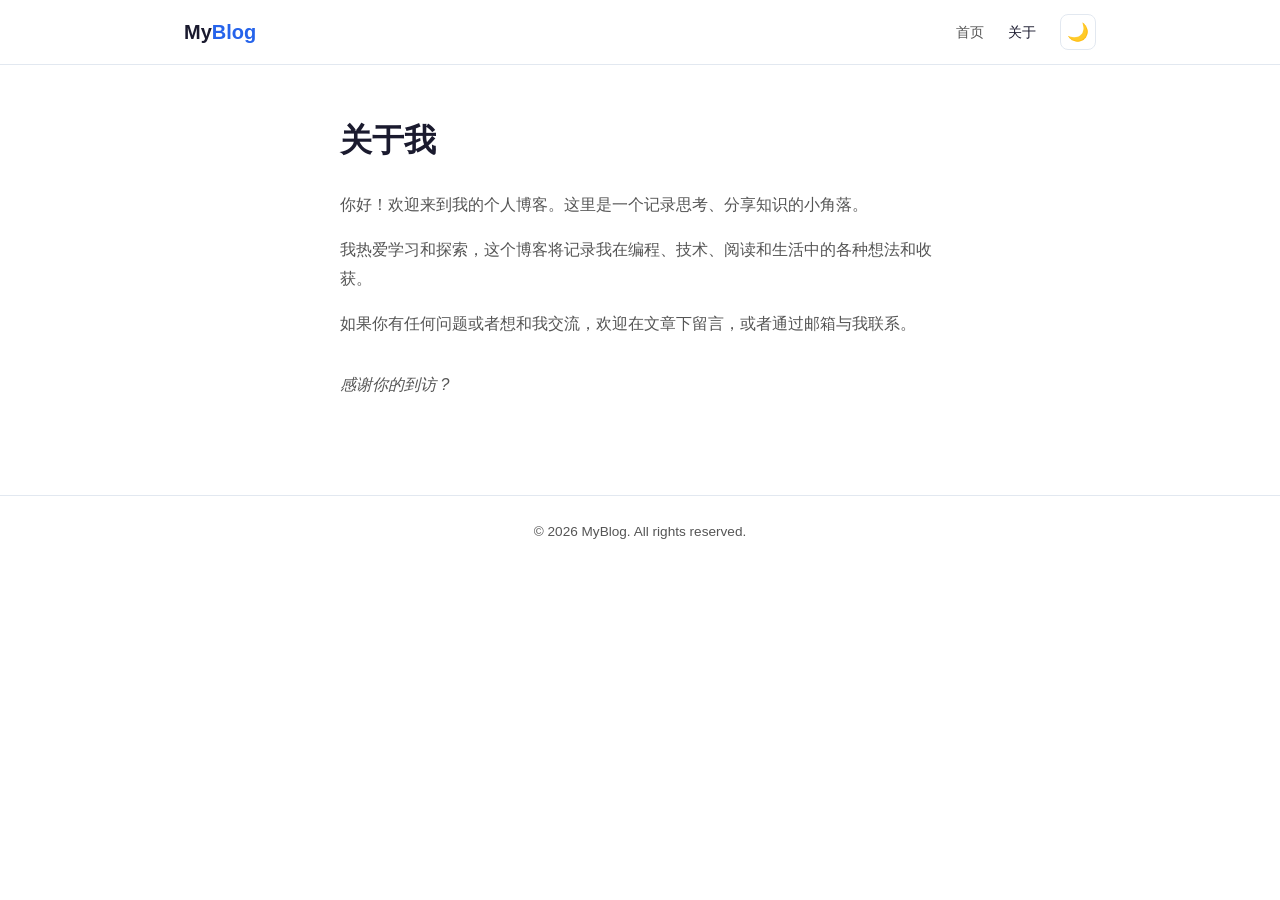
==== about.html @ 8a428417 "Add files via upload" ====
﻿<!DOCTYPE html>
<html lang="zh-CN" data-theme="light">
<head>
  <meta charset="UTF-8">
  <meta name="viewport" content="width=device-width, initial-scale=1.0">
  <title>关于 - 我的博客</title>
  <link rel="stylesheet" href="css/style.css">
</head>
<body>
  <header>
    <div class="header-inner">
      <a href="/" class="logo">My<span>Blog</span></a>
      <nav>
        <a href="/">首页</a>
        <a href="/about.html" class="active">关于</a>
        <button class="theme-toggle" id="themeToggle" aria-label="切换主题">🌙</button>
      </nav>
    </div>
  </header>

  <main>
    <div class="about-page fade-in">
      <h1>关于我</h1>
      <p>你好！欢迎来到我的个人博客。这里是一个记录思考、分享知识的小角落。</p>
      <p>我热爱学习和探索，这个博客将记录我在编程、技术、阅读和生活中的各种想法和收获。</p>
      <p>如果你有任何问题或者想和我交流，欢迎在文章下留言，或者通过邮箱与我联系。</p>
      <p style="margin-top: 32px; font-style: italic; color: var(--text-secondary);">感谢你的到访 ?</p>
    </div>
  </main>

  <footer>
    <p>&copy; 2026 MyBlog. All rights reserved.</p>
  </footer>

  <script src="js/main.js"></script>
</body>
</html>
---- css/style.css ----
﻿/* ===== Reset & Base ===== */
*, *::before, *::after {
  margin: 0;
  padding: 0;
  box-sizing: border-box;
}

:root {
  --bg: #ffffff;
  --bg-secondary: #f8f9fa;
  --text: #1a1a2e;
  --text-secondary: #555;
  --accent: #2563eb;
  --accent-hover: #1d4ed8;
  --border: #e2e8f0;
  --card-bg: #ffffff;
  --tag-bg: #f1f5f9;
  --tag-text: #475569;
  --code-bg: #f1f5f9;
  --blockquote-border: #2563eb;
  --blockquote-bg: #f8fafc;
  --max-width: 720px;
  --header-height: 64px;
}

[data-theme="dark"] {
  --bg: #0f172a;
  --bg-secondary: #1e293b;
  --text: #e2e8f0;
  --text-secondary: #94a3b8;
  --accent: #60a5fa;
  --accent-hover: #93c5fd;
  --border: #334155;
  --card-bg: #1e293b;
  --tag-bg: #334155;
  --tag-text: #cbd5e1;
  --code-bg: #1e293b;
  --blockquote-border: #60a5fa;
  --blockquote-bg: #1e293b;
}

html {
  font-size: 16px;
  scroll-behavior: smooth;
}

body {
  font-family: -apple-system, BlinkMacSystemFont, 'Segoe UI', Roboto, 'Noto Sans SC', sans-serif;
  background: var(--bg);
  color: var(--text);
  line-height: 1.7;
  transition: background 0.3s, color 0.3s;
  min-height: 100vh;
}

a {
  color: var(--accent);
  text-decoration: none;
  transition: color 0.2s;
}

a:hover {
  color: var(--accent-hover);
}

/* ===== Header ===== */
header {
  position: sticky;
  top: 0;
  z-index: 100;
  background: var(--bg);
  border-bottom: 1px solid var(--border);
  backdrop-filter: blur(8px);
  background: rgba(255,255,255,0.9);
}

[data-theme="dark"] header {
  background: rgba(15,23,42,0.9);
}

.header-inner {
  max-width: 960px;
  margin: 0 auto;
  height: var(--header-height);
  display: flex;
  align-items: center;
  justify-content: space-between;
  padding: 0 24px;
}

.logo {
  font-size: 1.25rem;
  font-weight: 700;
  color: var(--text);
}

.logo span {
  color: var(--accent);
}

nav {
  display: flex;
  align-items: center;
  gap: 24px;
}

nav a {
  font-size: 0.9rem;
  color: var(--text-secondary);
  font-weight: 500;
}

nav a:hover {
  color: var(--accent);
}

nav a.active {
  color: var(--text);
}

.theme-toggle {
  background: none;
  border: 1px solid var(--border);
  border-radius: 8px;
  width: 36px;
  height: 36px;
  cursor: pointer;
  display: flex;
  align-items: center;
  justify-content: center;
  color: var(--text);
  font-size: 1.1rem;
  transition: all 0.2s;
}

.theme-toggle:hover {
  background: var(--bg-secondary);
}

/* ===== Main Content ===== */
main {
  max-width: var(--max-width);
  margin: 0 auto;
  padding: 48px 24px 80px;
}

/* ===== Hero ===== */
.hero {
  text-align: center;
  padding: 64px 0 48px;
}

.hero h1 {
  font-size: 2.5rem;
  font-weight: 800;
  letter-spacing: -0.02em;
  margin-bottom: 16px;
}

.hero p {
  font-size: 1.1rem;
  color: var(--text-secondary);
  max-width: 520px;
  margin: 0 auto;
}

/* ===== Blog List ===== */
.post-list {
  display: flex;
  flex-direction: column;
  gap: 32px;
}

.post-card {
  background: var(--card-bg);
  border: 1px solid var(--border);
  border-radius: 12px;
  padding: 28px;
  transition: transform 0.2s, box-shadow 0.2s;
  cursor: pointer;
}

.post-card:hover {
  transform: translateY(-2px);
  box-shadow: 0 8px 24px rgba(0,0,0,0.06);
}

[data-theme="dark"] .post-card:hover {
  box-shadow: 0 8px 24px rgba(0,0,0,0.3);
}

.post-card .meta {
  font-size: 0.85rem;
  color: var(--text-secondary);
  margin-bottom: 8px;
  display: flex;
  align-items: center;
  gap: 12px;
}

.post-card .tags {
  display: flex;
  gap: 6px;
  flex-wrap: wrap;
  margin-bottom: 12px;
}

.post-card .tag {
  font-size: 0.75rem;
  background: var(--tag-bg);
  color: var(--tag-text);
  padding: 2px 10px;
  border-radius: 100px;
  font-weight: 500;
}

.post-card h2 {
  font-size: 1.4rem;
  font-weight: 700;
  margin-bottom: 10px;
  line-height: 1.4;
}

.post-card .excerpt {
  color: var(--text-secondary);
  font-size: 0.95rem;
  line-height: 1.6;
}

/* ===== Single Post ===== */
.post-header {
  margin-bottom: 40px;
}

.post-header .meta {
  font-size: 0.9rem;
  color: var(--text-secondary);
  margin-bottom: 12px;
  display: flex;
  align-items: center;
  gap: 12px;
  flex-wrap: wrap;
}

.post-header .tags {
  display: flex;
  gap: 6px;
  flex-wrap: wrap;
  margin-bottom: 16px;
}

.post-header .tag {
  font-size: 0.8rem;
  background: var(--tag-bg);
  color: var(--tag-text);
  padding: 2px 12px;
  border-radius: 100px;
  font-weight: 500;
}

.post-header h1 {
  font-size: 2rem;
  font-weight: 800;
  line-height: 1.3;
  letter-spacing: -0.01em;
}

.post-content {
  font-size: 1.05rem;
  line-height: 1.8;
}

.post-content h2 {
  font-size: 1.5rem;
  font-weight: 700;
  margin: 36px 0 16px;
  padding-bottom: 8px;
  border-bottom: 1px solid var(--border);
}

.post-content h3 {
  font-size: 1.2rem;
  font-weight: 600;
  margin: 28px 0 12px;
}

.post-content p {
  margin-bottom: 20px;
}

.post-content ul, .post-content ol {
  margin: 0 0 20px 24px;
}

.post-content li {
  margin-bottom: 8px;
}

.post-content blockquote {
  border-left: 4px solid var(--blockquote-border);
  background: var(--blockquote-bg);
  padding: 16px 20px;
  margin: 24px 0;
  border-radius: 0 8px 8px 0;
  color: var(--text-secondary);
  font-style: italic;
}

.post-content code {
  font-family: 'JetBrains Mono', 'Fira Code', 'Consolas', monospace;
  font-size: 0.9em;
  background: var(--code-bg);
  padding: 2px 8px;
  border-radius: 4px;
}

.post-content pre {
  background: var(--code-bg);
  border: 1px solid var(--border);
  border-radius: 8px;
  padding: 20px;
  overflow-x: auto;
  margin: 24px 0;
}

.post-content pre code {
  background: none;
  padding: 0;
  border-radius: 0;
  font-size: 0.85rem;
  line-height: 1.6;
}

.post-content img {
  max-width: 100%;
  border-radius: 8px;
  margin: 24px 0;
  border: 1px solid var(--border);
}

.post-content a {
  text-decoration: underline;
  text-underline-offset: 3px;
}

/* ===== About Page ===== */
.about-page {
  max-width: 600px;
  margin: 0 auto;
}

.about-page h1 {
  font-size: 2rem;
  font-weight: 800;
  margin-bottom: 24px;
}

.about-page p {
  margin-bottom: 16px;
  color: var(--text-secondary);
  line-height: 1.8;
}

/* ===== Footer ===== */
footer {
  border-top: 1px solid var(--border);
  padding: 24px;
  text-align: center;
  font-size: 0.85rem;
  color: var(--text-secondary);
}

/* ===== Loading & Error States ===== */
.loading {
  text-align: center;
  padding: 60px 0;
  color: var(--text-secondary);
}

.loading .spinner {
  width: 32px;
  height: 32px;
  border: 3px solid var(--border);
  border-top-color: var(--accent);
  border-radius: 50%;
  animation: spin 0.8s linear infinite;
  margin: 0 auto 12px;
}

@keyframes spin {
  to { transform: rotate(360deg); }
}

.error-state {
  text-align: center;
  padding: 60px 0;
  color: var(--text-secondary);
}

.error-state .icon {
  font-size: 2rem;
  margin-bottom: 12px;
}

.empty-state {
  text-align: center;
  padding: 60px 0;
  color: var(--text-secondary);
}

.empty-state .icon {
  font-size: 2.5rem;
  margin-bottom: 12px;
}

/* ===== Back Button ===== */
.back-btn {
  display: inline-flex;
  align-items: center;
  gap: 6px;
  font-size: 0.9rem;
  color: var(--text-secondary);
  margin-bottom: 24px;
  border: none;
  background: none;
  cursor: pointer;
  padding: 4px 0;
}

.back-btn:hover {
  color: var(--accent);
}

/* ===== Responsive ===== */
@media (max-width: 640px) {
  .hero h1 {
    font-size: 1.8rem;
  }
  .hero {
    padding: 40px 0 32px;
  }
  .post-card {
    padding: 20px;
  }
  .post-card h2 {
    font-size: 1.2rem;
  }
  .post-header h1 {
    font-size: 1.5rem;
  }
  main {
    padding: 24px 16px 60px;
  }
  .header-inner {
    padding: 0 16px;
  }
}

/* ===== Transitions ===== */
.fade-in {
  animation: fadeIn 0.4s ease;
}

@keyframes fadeIn {
  from { opacity: 0; transform: translateY(12px); }
  to { opacity: 1; transform: translateY(0); }
}
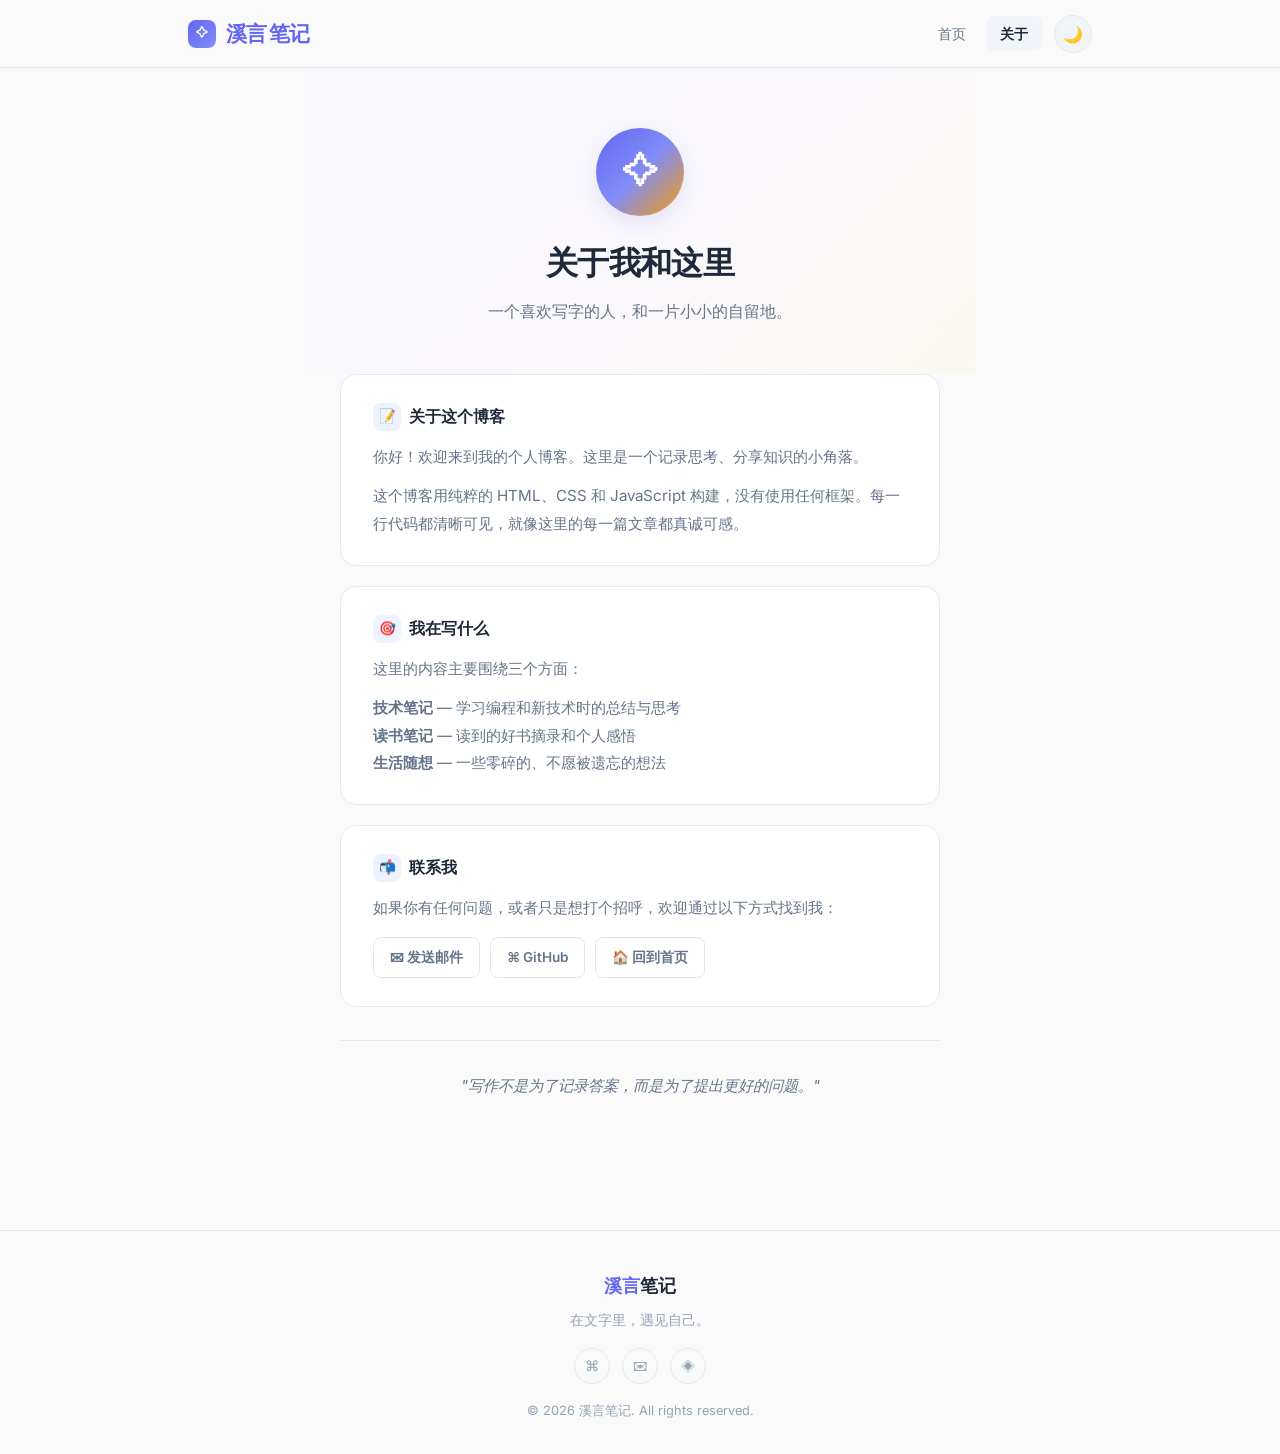
==== commit 98358059: "🎨 博客改版：全新视觉设计" ====
--- a/about.html
+++ b/about.html
@@ -3,13 +3,16 @@
 <head>
   <meta charset="UTF-8">
   <meta name="viewport" content="width=device-width, initial-scale=1.0">
-  <title>关于 - 我的博客</title>
+  <title>关于 · 溪言笔记</title>
   <link rel="stylesheet" href="css/style.css">
 </head>
 <body>
   <header>
     <div class="header-inner">
-      <a href="/" class="logo">My<span>Blog</span></a>
+      <a href="/" class="logo">
+        <span class="logo-icon">✧</span>
+        <span>溪言</span><span>笔记</span>
+      </a>
       <nav>
         <a href="/">首页</a>
         <a href="/about.html" class="active">关于</a>
@@ -19,17 +22,54 @@
   </header>
 
   <main>
-    <div class="about-page fade-in">
-      <h1>关于我</h1>
-      <p>你好！欢迎来到我的个人博客。这里是一个记录思考、分享知识的小角落。</p>
-      <p>我热爱学习和探索，这个博客将记录我在编程、技术、阅读和生活中的各种想法和收获。</p>
-      <p>如果你有任何问题或者想和我交流，欢迎在文章下留言，或者通过邮箱与我联系。</p>
-      <p style="margin-top: 32px; font-style: italic; color: var(--text-secondary);">感谢你的到访 ?</p>
+    <div class="about-hero fade-in">
+      <div class="about-avatar">✧</div>
+      <h1>关于我和这里</h1>
+      <p>一个喜欢写字的人，和一片小小的自留地。</p>
+    </div>
+
+    <div class="about-page">
+      <div class="about-section fade-in fade-in-d1">
+        <h2><span class="section-icon">📝</span> 关于这个博客</h2>
+        <p>你好！欢迎来到我的个人博客。这里是一个记录思考、分享知识的小角落。</p>
+        <p>这个博客用纯粹的 HTML、CSS 和 JavaScript 构建，没有使用任何框架。每一行代码都清晰可见，就像这里的每一篇文章都真诚可感。</p>
+      </div>
+
+      <div class="about-section fade-in fade-in-d2">
+        <h2><span class="section-icon">🎯</span> 我在写什么</h2>
+        <p>这里的内容主要围绕三个方面：</p>
+        <p><strong>技术笔记</strong> — 学习编程和新技术时的总结与思考<br>
+        <strong>读书笔记</strong> — 读到的好书摘录和个人感悟<br>
+        <strong>生活随想</strong> — 一些零碎的、不愿被遗忘的想法</p>
+      </div>
+
+      <div class="about-section fade-in fade-in-d3">
+        <h2><span class="section-icon">📬</span> 联系我</h2>
+        <p>如果你有任何问题，或者只是想打个招呼，欢迎通过以下方式找到我：</p>
+        <div class="about-links">
+          <a href="#">✉ 发送邮件</a>
+          <a href="#">⌘ GitHub</a>
+          <a href="/">🏠 回到首页</a>
+        </div>
+      </div>
+
+      <div class="about-quote fade-in">
+        "写作不是为了记录答案，而是为了提出更好的问题。"
+      </div>
     </div>
   </main>
 
   <footer>
-    <p>&copy; 2026 MyBlog. All rights reserved.</p>
+    <div class="footer-inner">
+      <div class="footer-brand"><span>溪言</span>笔记</div>
+      <div class="footer-text">在文字里，遇见自己。</div>
+      <div class="footer-social">
+        <a href="#" title="GitHub" aria-label="GitHub">⌘</a>
+        <a href="#" title="Email" aria-label="Email">✉</a>
+        <a href="/about.html" title="关于" aria-label="关于">◈</a>
+      </div>
+      <div class="footer-copy">&copy; 2026 溪言笔记. All rights reserved.</div>
+    </div>
   </footer>
 
   <script src="js/main.js"></script>
--- a/css/style.css
+++ b/css/style.css
@@ -1,66 +1,136 @@
-﻿/* ===== Reset & Base ===== */
+﻿/* ===== 字体引入 ===== */
+@import url('https://fonts.googleapis.com/css2?family=Inter:wght@400;500;600;700;800&family=Noto+Serif+SC:wght@400;600;700&display=swap');
+
+/* ===== CSS 变量 ===== */
+:root {
+  /* 主色调 */
+  --primary: #6366f1;
+  --primary-light: #818cf8;
+  --primary-dark: #4f46e5;
+  --primary-glow: rgba(99, 102, 241, 0.15);
+  
+  /* 暖色点缀 */
+  --accent: #f59e0b;
+  --accent-light: #fbbf24;
+  
+  /* 背景色 */
+  --bg: #fafafa;
+  --bg-secondary: #f1f5f9;
+  --bg-card: #ffffff;
+  --bg-hero: linear-gradient(135deg, #eef2ff 0%, #faf5ff 50%, #fef3c7 100%);
+  
+  /* 文字色 */
+  --text: #1e293b;
+  --text-secondary: #64748b;
+  --text-tertiary: #94a3b8;
+  
+  /* 边框 */
+  --border: #e2e8f0;
+  --border-light: #f1f5f9;
+  
+  /* 标签 */
+  --tag-bg: #eef2ff;
+  --tag-text: #4f46e5;
+  
+  /* 文章 */
+  --code-bg: #f1f5f9;
+  --blockquote-border: #6366f1;
+  --blockquote-bg: #f8fafc;
+  --selection: rgba(99, 102, 241, 0.2);
+  
+  /* 布局 */
+  --max-width: 720px;
+  --max-width-wide: 960px;
+  --header-height: 68px;
+  --radius-sm: 8px;
+  --radius-md: 12px;
+  --radius-lg: 16px;
+  --radius-xl: 20px;
+}
+
+[data-theme="dark"] {
+  --primary: #818cf8;
+  --primary-light: #a5b4fc;
+  --primary-dark: #6366f1;
+  --primary-glow: rgba(129, 140, 248, 0.1);
+  
+  --accent: #fbbf24;
+  --accent-light: #fde68a;
+  
+  --bg: #0c1222;
+  --bg-secondary: #1a2332;
+  --bg-card: #151d2b;
+  --bg-hero: linear-gradient(135deg, #0c1222 0%, #151d2b 50%, #1a2332 100%);
+  
+  --text: #e2e8f0;
+  --text-secondary: #94a3b8;
+  --text-tertiary: #64748b;
+  
+  --border: #1e293b;
+  --border-light: #1a2332;
+  
+  --tag-bg: rgba(99, 102, 241, 0.15);
+  --tag-text: #a5b4fc;
+  
+  --code-bg: #1a2332;
+  --blockquote-border: #818cf8;
+  --blockquote-bg: rgba(99, 102, 241, 0.08);
+  --selection: rgba(129, 140, 248, 0.3);
+}
+
+/* ===== 全局重置 ===== */
 *, *::before, *::after {
   margin: 0;
   padding: 0;
   box-sizing: border-box;
 }
 
-:root {
-  --bg: #ffffff;
-  --bg-secondary: #f8f9fa;
-  --text: #1a1a2e;
-  --text-secondary: #555;
-  --accent: #2563eb;
-  --accent-hover: #1d4ed8;
-  --border: #e2e8f0;
-  --card-bg: #ffffff;
-  --tag-bg: #f1f5f9;
-  --tag-text: #475569;
-  --code-bg: #f1f5f9;
-  --blockquote-border: #2563eb;
-  --blockquote-bg: #f8fafc;
-  --max-width: 720px;
-  --header-height: 64px;
-}
-
-[data-theme="dark"] {
-  --bg: #0f172a;
-  --bg-secondary: #1e293b;
-  --text: #e2e8f0;
-  --text-secondary: #94a3b8;
-  --accent: #60a5fa;
-  --accent-hover: #93c5fd;
-  --border: #334155;
-  --card-bg: #1e293b;
-  --tag-bg: #334155;
-  --tag-text: #cbd5e1;
-  --code-bg: #1e293b;
-  --blockquote-border: #60a5fa;
-  --blockquote-bg: #1e293b;
-}
-
 html {
   font-size: 16px;
   scroll-behavior: smooth;
 }
 
+::selection {
+  background: var(--selection);
+}
+
 body {
-  font-family: -apple-system, BlinkMacSystemFont, 'Segoe UI', Roboto, 'Noto Sans SC', sans-serif;
+  font-family: 'Inter', -apple-system, BlinkMacSystemFont, 'Segoe UI', Roboto, 'Noto Sans SC', sans-serif;
   background: var(--bg);
   color: var(--text);
   line-height: 1.7;
-  transition: background 0.3s, color 0.3s;
+  transition: background 0.4s ease, color 0.4s ease;
   min-height: 100vh;
+  -webkit-font-smoothing: antialiased;
+  -moz-osx-font-smoothing: grayscale;
 }
 
 a {
-  color: var(--accent);
+  color: var(--primary);
   text-decoration: none;
-  transition: color 0.2s;
+  transition: color 0.2s ease;
 }
 
 a:hover {
-  color: var(--accent-hover);
+  color: var(--primary-light);
+}
+
+/* ===== 滚动条美化 ===== */
+::-webkit-scrollbar {
+  width: 8px;
+}
+
+::-webkit-scrollbar-track {
+  background: var(--bg-secondary);
+}
+
+::-webkit-scrollbar-thumb {
+  background: var(--text-tertiary);
+  border-radius: 4px;
+}
+
+::-webkit-scrollbar-thumb:hover {
+  background: var(--text-secondary);
 }
 
 /* ===== Header ===== */
@@ -68,93 +138,162 @@
   position: sticky;
   top: 0;
   z-index: 100;
-  background: var(--bg);
+  height: var(--header-height);
+  background: rgba(250, 250, 250, 0.75);
+  backdrop-filter: blur(16px) saturate(180%);
+  -webkit-backdrop-filter: blur(16px) saturate(180%);
   border-bottom: 1px solid var(--border);
-  backdrop-filter: blur(8px);
-  background: rgba(255,255,255,0.9);
+  transition: background 0.4s ease, border-color 0.4s ease;
 }
 
 [data-theme="dark"] header {
-  background: rgba(15,23,42,0.9);
+  background: rgba(12, 18, 34, 0.75);
 }
 
 .header-inner {
-  max-width: 960px;
+  max-width: var(--max-width-wide);
   margin: 0 auto;
-  height: var(--header-height);
+  height: 100%;
   display: flex;
   align-items: center;
   justify-content: space-between;
-  padding: 0 24px;
+  padding: 0 28px;
 }
 
 .logo {
-  font-size: 1.25rem;
-  font-weight: 700;
-  color: var(--text);
+  font-size: 1.3rem;
+  font-weight: 800;
+  color: var(--text);
+  letter-spacing: -0.03em;
+  display: flex;
+  align-items: center;
+  gap: 2px;
+}
+
+.logo .logo-icon {
+  width: 28px;
+  height: 28px;
+  background: linear-gradient(135deg, var(--primary), var(--primary-light));
+  border-radius: 8px;
+  display: inline-flex;
+  align-items: center;
+  justify-content: center;
+  color: white;
+  font-size: 0.75rem;
+  margin-right: 8px;
+  transition: transform 0.3s ease;
+}
+
+.logo:hover .logo-icon {
+  transform: rotate(-8deg) scale(1.05);
 }
 
 .logo span {
-  color: var(--accent);
+  color: var(--primary);
 }
 
 nav {
   display: flex;
   align-items: center;
-  gap: 24px;
+  gap: 6px;
 }
 
 nav a {
-  font-size: 0.9rem;
+  font-size: 0.875rem;
   color: var(--text-secondary);
   font-weight: 500;
+  padding: 6px 14px;
+  border-radius: var(--radius-sm);
+  transition: all 0.2s ease;
 }
 
 nav a:hover {
-  color: var(--accent);
+  color: var(--text);
+  background: var(--bg-secondary);
 }
 
 nav a.active {
   color: var(--text);
+  background: var(--bg-secondary);
+  font-weight: 600;
 }
 
 .theme-toggle {
-  background: none;
+  background: var(--bg-secondary);
   border: 1px solid var(--border);
-  border-radius: 8px;
-  width: 36px;
-  height: 36px;
+  border-radius: 50%;
+  width: 38px;
+  height: 38px;
   cursor: pointer;
   display: flex;
   align-items: center;
   justify-content: center;
-  color: var(--text);
-  font-size: 1.1rem;
-  transition: all 0.2s;
+  font-size: 1rem;
+  transition: all 0.3s ease;
+  margin-left: 6px;
+  color: var(--text);
 }
 
 .theme-toggle:hover {
-  background: var(--bg-secondary);
-}
-
-/* ===== Main Content ===== */
+  background: var(--border);
+  transform: rotate(15deg);
+}
+
+/* ===== 主内容区 ===== */
 main {
   max-width: var(--max-width);
   margin: 0 auto;
-  padding: 48px 24px 80px;
-}
-
-/* ===== Hero ===== */
+  padding: 0 24px 100px;
+  min-height: calc(100vh - var(--header-height) - 80px);
+}
+
+/* ===== Hero 区 ===== */
 .hero {
+  position: relative;
   text-align: center;
-  padding: 64px 0 48px;
+  padding: 80px 0 60px;
+  margin-bottom: 20px;
+  overflow: hidden;
+}
+
+.hero::before {
+  content: '';
+  position: absolute;
+  top: -50%;
+  left: -50%;
+  width: 200%;
+  height: 200%;
+  background: var(--bg-hero);
+  border-radius: 50%;
+  z-index: -1;
+  opacity: 0.5;
+  pointer-events: none;
+}
+
+.hero .hero-badge {
+  display: inline-flex;
+  align-items: center;
+  gap: 6px;
+  background: var(--tag-bg);
+  color: var(--tag-text);
+  font-size: 0.8rem;
+  font-weight: 600;
+  padding: 4px 14px;
+  border-radius: 100px;
+  margin-bottom: 20px;
+  letter-spacing: 0.02em;
 }
 
 .hero h1 {
-  font-size: 2.5rem;
+  font-size: 2.8rem;
   font-weight: 800;
-  letter-spacing: -0.02em;
+  letter-spacing: -0.03em;
+  line-height: 1.2;
   margin-bottom: 16px;
+  background: linear-gradient(135deg, var(--text) 0%, var(--primary) 100%);
+  -webkit-background-clip: text;
+  -webkit-text-fill-color: transparent;
+  background-clip: text;
 }
 
 .hero p {
@@ -162,84 +301,202 @@
   color: var(--text-secondary);
   max-width: 520px;
   margin: 0 auto;
-}
-
-/* ===== Blog List ===== */
+  line-height: 1.7;
+}
+
+.hero .hero-stats {
+  display: flex;
+  justify-content: center;
+  gap: 32px;
+  margin-top: 32px;
+}
+
+.hero .hero-stats .stat-item {
+  text-align: center;
+}
+
+.hero .hero-stats .stat-number {
+  font-size: 1.5rem;
+  font-weight: 800;
+  color: var(--text);
+  line-height: 1;
+}
+
+.hero .hero-stats .stat-label {
+  font-size: 0.8rem;
+  color: var(--text-tertiary);
+  margin-top: 4px;
+}
+
+/* ===== 博客列表 ===== */
 .post-list {
   display: flex;
   flex-direction: column;
-  gap: 32px;
+  gap: 20px;
+}
+
+.section-header {
+  display: flex;
+  align-items: center;
+  justify-content: space-between;
+  margin-bottom: 24px;
+}
+
+.section-header h2 {
+  font-size: 1.2rem;
+  font-weight: 700;
+  color: var(--text);
+}
+
+.section-header .section-line {
+  flex: 1;
+  height: 1px;
+  background: var(--border);
+  margin-left: 16px;
 }
 
 .post-card {
-  background: var(--card-bg);
+  position: relative;
+  background: var(--bg-card);
   border: 1px solid var(--border);
-  border-radius: 12px;
-  padding: 28px;
-  transition: transform 0.2s, box-shadow 0.2s;
+  border-radius: var(--radius-lg);
+  padding: 28px 32px;
   cursor: pointer;
+  transition: all 0.3s cubic-bezier(0.4, 0, 0.2, 1);
+  overflow: hidden;
+}
+
+.post-card::before {
+  content: '';
+  position: absolute;
+  top: 0;
+  left: 0;
+  width: 4px;
+  height: 100%;
+  background: linear-gradient(180deg, var(--primary), var(--primary-light));
+  opacity: 0;
+  transition: opacity 0.3s ease;
 }
 
 .post-card:hover {
-  transform: translateY(-2px);
-  box-shadow: 0 8px 24px rgba(0,0,0,0.06);
+  transform: translateY(-3px);
+  border-color: var(--primary);
+  box-shadow: 0 12px 32px rgba(99, 102, 241, 0.08), 0 4px 12px rgba(0, 0, 0, 0.04);
 }
 
 [data-theme="dark"] .post-card:hover {
-  box-shadow: 0 8px 24px rgba(0,0,0,0.3);
+  box-shadow: 0 12px 32px rgba(99, 102, 241, 0.12), 0 4px 12px rgba(0, 0, 0, 0.2);
+}
+
+.post-card:hover::before {
+  opacity: 1;
 }
 
 .post-card .meta {
-  font-size: 0.85rem;
-  color: var(--text-secondary);
+  font-size: 0.8rem;
+  color: var(--text-tertiary);
   margin-bottom: 8px;
   display: flex;
   align-items: center;
-  gap: 12px;
+  gap: 10px;
+  letter-spacing: 0.01em;
+}
+
+.post-card .meta .dot {
+  width: 3px;
+  height: 3px;
+  border-radius: 50%;
+  background: var(--text-tertiary);
 }
 
 .post-card .tags {
   display: flex;
   gap: 6px;
   flex-wrap: wrap;
-  margin-bottom: 12px;
+  margin-bottom: 10px;
 }
 
 .post-card .tag {
-  font-size: 0.75rem;
+  font-size: 0.72rem;
   background: var(--tag-bg);
   color: var(--tag-text);
-  padding: 2px 10px;
+  padding: 3px 10px;
   border-radius: 100px;
-  font-weight: 500;
+  font-weight: 600;
+  letter-spacing: 0.01em;
 }
 
 .post-card h2 {
-  font-size: 1.4rem;
+  font-size: 1.3rem;
   font-weight: 700;
-  margin-bottom: 10px;
+  margin-bottom: 8px;
   line-height: 1.4;
+  color: var(--text);
+  transition: color 0.2s ease;
+}
+
+.post-card:hover h2 {
+  color: var(--primary);
 }
 
 .post-card .excerpt {
   color: var(--text-secondary);
-  font-size: 0.95rem;
+  font-size: 0.9rem;
   line-height: 1.6;
 }
 
-/* ===== Single Post ===== */
+.post-card .read-more {
+  display: inline-flex;
+  align-items: center;
+  gap: 4px;
+  font-size: 0.85rem;
+  font-weight: 600;
+  color: var(--primary);
+  margin-top: 14px;
+  opacity: 0;
+  transform: translateX(-4px);
+  transition: all 0.3s ease;
+}
+
+.post-card:hover .read-more {
+  opacity: 1;
+  transform: translateX(0);
+}
+
+/* ===== 文章页 ===== */
 .post-header {
   margin-bottom: 40px;
+  padding-top: 16px;
+}
+
+.post-header .post-category {
+  display: inline-flex;
+  align-items: center;
+  gap: 6px;
+  background: var(--tag-bg);
+  color: var(--tag-text);
+  font-size: 0.8rem;
+  font-weight: 600;
+  padding: 4px 14px;
+  border-radius: 100px;
+  margin-bottom: 16px;
 }
 
 .post-header .meta {
-  font-size: 0.9rem;
-  color: var(--text-secondary);
+  font-size: 0.85rem;
+  color: var(--text-tertiary);
   margin-bottom: 12px;
   display: flex;
   align-items: center;
-  gap: 12px;
+  gap: 10px;
   flex-wrap: wrap;
+}
+
+.post-header .meta .dot {
+  width: 3px;
+  height: 3px;
+  border-radius: 50%;
+  background: var(--text-tertiary);
 }
 
 .post-header .tags {
@@ -250,46 +507,52 @@
 }
 
 .post-header .tag {
-  font-size: 0.8rem;
+  font-size: 0.78rem;
   background: var(--tag-bg);
   color: var(--tag-text);
-  padding: 2px 12px;
+  padding: 3px 12px;
   border-radius: 100px;
-  font-weight: 500;
+  font-weight: 600;
 }
 
 .post-header h1 {
-  font-size: 2rem;
+  font-size: 2.2rem;
   font-weight: 800;
-  line-height: 1.3;
-  letter-spacing: -0.01em;
+  line-height: 1.25;
+  letter-spacing: -0.02em;
+  margin-bottom: 4px;
 }
 
 .post-content {
+  font-family: 'Noto Serif SC', 'Georgia', 'Times New Roman', serif;
   font-size: 1.05rem;
-  line-height: 1.8;
+  line-height: 1.9;
+  color: var(--text);
 }
 
 .post-content h2 {
+  font-family: 'Inter', -apple-system, 'Noto Sans SC', sans-serif;
   font-size: 1.5rem;
   font-weight: 700;
-  margin: 36px 0 16px;
-  padding-bottom: 8px;
-  border-bottom: 1px solid var(--border);
+  margin: 40px 0 16px;
+  padding-bottom: 10px;
+  border-bottom: 2px solid var(--border);
+  letter-spacing: -0.01em;
 }
 
 .post-content h3 {
+  font-family: 'Inter', -apple-system, 'Noto Sans SC', sans-serif;
   font-size: 1.2rem;
   font-weight: 600;
-  margin: 28px 0 12px;
+  margin: 32px 0 12px;
 }
 
 .post-content p {
-  margin-bottom: 20px;
+  margin-bottom: 22px;
 }
 
 .post-content ul, .post-content ol {
-  margin: 0 0 20px 24px;
+  margin: 0 0 22px 24px;
 }
 
 .post-content li {
@@ -299,92 +562,324 @@
 .post-content blockquote {
   border-left: 4px solid var(--blockquote-border);
   background: var(--blockquote-bg);
-  padding: 16px 20px;
-  margin: 24px 0;
-  border-radius: 0 8px 8px 0;
+  padding: 20px 24px;
+  margin: 28px 0;
+  border-radius: 0 var(--radius-sm) var(--radius-sm) 0;
   color: var(--text-secondary);
   font-style: italic;
+  position: relative;
+}
+
+.post-content blockquote::before {
+  content: '\201C';
+  position: absolute;
+  top: -8px;
+  left: 12px;
+  font-size: 3rem;
+  color: var(--primary);
+  opacity: 0.2;
+  font-family: Georgia, serif;
+  line-height: 1;
 }
 
 .post-content code {
   font-family: 'JetBrains Mono', 'Fira Code', 'Consolas', monospace;
-  font-size: 0.9em;
+  font-size: 0.85em;
   background: var(--code-bg);
   padding: 2px 8px;
   border-radius: 4px;
+  color: var(--primary-dark);
+}
+
+[data-theme="dark"] .post-content code {
+  color: var(--primary-light);
 }
 
 .post-content pre {
   background: var(--code-bg);
   border: 1px solid var(--border);
-  border-radius: 8px;
-  padding: 20px;
+  border-radius: var(--radius-md);
+  padding: 20px 24px;
   overflow-x: auto;
-  margin: 24px 0;
+  margin: 28px 0;
 }
 
 .post-content pre code {
   background: none;
   padding: 0;
   border-radius: 0;
-  font-size: 0.85rem;
-  line-height: 1.6;
+  font-size: 0.82rem;
+  line-height: 1.7;
+  color: var(--text);
 }
 
 .post-content img {
   max-width: 100%;
-  border-radius: 8px;
-  margin: 24px 0;
+  border-radius: var(--radius-md);
+  margin: 28px 0;
   border: 1px solid var(--border);
 }
 
 .post-content a {
   text-decoration: underline;
   text-underline-offset: 3px;
-}
-
-/* ===== About Page ===== */
+  text-decoration-thickness: 1px;
+}
+
+/* 文章底部 */
+.post-footer {
+  margin-top: 60px;
+  padding-top: 28px;
+  border-top: 1px solid var(--border);
+  display: flex;
+  align-items: center;
+  justify-content: space-between;
+}
+
+.post-footer .post-nav {
+  display: flex;
+  gap: 12px;
+}
+
+.post-footer .post-nav a, .post-footer .back-home {
+  font-size: 0.85rem;
+  font-weight: 600;
+  color: var(--text-secondary);
+  display: inline-flex;
+  align-items: center;
+  gap: 6px;
+  padding: 8px 16px;
+  border-radius: var(--radius-sm);
+  border: 1px solid var(--border);
+  transition: all 0.2s ease;
+}
+
+.post-footer .post-nav a:hover, .post-footer .back-home:hover {
+  border-color: var(--primary);
+  color: var(--primary);
+  background: var(--tag-bg);
+}
+
+.post-footer .back-home {
+  background: var(--tag-bg);
+  border: 1px solid transparent;
+}
+
+/* ===== 关于页 ===== */
+.about-hero {
+  position: relative;
+  text-align: center;
+  padding: 60px 0 48px;
+  overflow: hidden;
+}
+
+.about-hero::before {
+  content: '';
+  position: absolute;
+  top: -60%;
+  left: -60%;
+  width: 220%;
+  height: 220%;
+  background: var(--bg-hero);
+  border-radius: 50%;
+  z-index: -1;
+  opacity: 0.4;
+  pointer-events: none;
+}
+
+.about-avatar {
+  width: 88px;
+  height: 88px;
+  border-radius: 50%;
+  background: linear-gradient(135deg, var(--primary), var(--primary-light), var(--accent));
+  margin: 0 auto 20px;
+  display: flex;
+  align-items: center;
+  justify-content: center;
+  font-size: 2.2rem;
+  color: white;
+  font-weight: 700;
+  box-shadow: 0 8px 24px var(--primary-glow);
+}
+
+.about-hero h1 {
+  font-size: 2rem;
+  font-weight: 800;
+  margin-bottom: 8px;
+  letter-spacing: -0.02em;
+}
+
+.about-hero p {
+  color: var(--text-secondary);
+  max-width: 500px;
+  margin: 0 auto;
+}
+
 .about-page {
   max-width: 600px;
   margin: 0 auto;
 }
 
-.about-page h1 {
-  font-size: 2rem;
-  font-weight: 800;
-  margin-bottom: 24px;
-}
-
-.about-page p {
-  margin-bottom: 16px;
+.about-section {
+  background: var(--bg-card);
+  border: 1px solid var(--border);
+  border-radius: var(--radius-lg);
+  padding: 28px 32px;
+  margin-bottom: 20px;
+  transition: box-shadow 0.3s ease;
+}
+
+.about-section:hover {
+  box-shadow: 0 4px 16px rgba(0, 0, 0, 0.04);
+}
+
+[data-theme="dark"] .about-section:hover {
+  box-shadow: 0 4px 16px rgba(0, 0, 0, 0.15);
+}
+
+.about-section h2 {
+  font-size: 1rem;
+  font-weight: 700;
+  margin-bottom: 12px;
+  display: flex;
+  align-items: center;
+  gap: 8px;
+  color: var(--text);
+}
+
+.about-section h2 .section-icon {
+  width: 28px;
+  height: 28px;
+  background: var(--tag-bg);
+  border-radius: var(--radius-sm);
+  display: inline-flex;
+  align-items: center;
+  justify-content: center;
+  font-size: 0.85rem;
+}
+
+.about-section p {
   color: var(--text-secondary);
   line-height: 1.8;
+  font-size: 0.95rem;
+}
+
+.about-section p:not(:last-child) {
+  margin-bottom: 12px;
+}
+
+.about-links {
+  display: flex;
+  gap: 10px;
+  flex-wrap: wrap;
+  margin-top: 16px;
+}
+
+.about-links a {
+  display: inline-flex;
+  align-items: center;
+  gap: 6px;
+  font-size: 0.85rem;
+  font-weight: 600;
+  padding: 8px 16px;
+  border-radius: var(--radius-sm);
+  border: 1px solid var(--border);
+  color: var(--text-secondary);
+  transition: all 0.2s ease;
+}
+
+.about-links a:hover {
+  border-color: var(--primary);
+  color: var(--primary);
+  background: var(--tag-bg);
+}
+
+.about-quote {
+  text-align: center;
+  padding: 32px;
+  margin-top: 32px;
+  font-style: italic;
+  color: var(--text-secondary);
+  border-top: 1px solid var(--border);
+  font-size: 0.95rem;
 }
 
 /* ===== Footer ===== */
 footer {
   border-top: 1px solid var(--border);
-  padding: 24px;
+  padding: 40px 24px 32px;
   text-align: center;
+}
+
+.footer-inner {
+  max-width: var(--max-width-wide);
+  margin: 0 auto;
+}
+
+.footer-brand {
+  font-size: 1.1rem;
+  font-weight: 700;
+  margin-bottom: 8px;
+  color: var(--text);
+}
+
+.footer-brand span {
+  color: var(--primary);
+}
+
+.footer-text {
   font-size: 0.85rem;
-  color: var(--text-secondary);
-}
-
-/* ===== Loading & Error States ===== */
+  color: var(--text-tertiary);
+  margin-bottom: 16px;
+}
+
+.footer-social {
+  display: flex;
+  justify-content: center;
+  gap: 12px;
+  margin-bottom: 16px;
+}
+
+.footer-social a {
+  width: 36px;
+  height: 36px;
+  border-radius: 50%;
+  border: 1px solid var(--border);
+  display: flex;
+  align-items: center;
+  justify-content: center;
+  font-size: 0.9rem;
+  color: var(--text-tertiary);
+  transition: all 0.3s ease;
+}
+
+.footer-social a:hover {
+  border-color: var(--primary);
+  color: var(--primary);
+  background: var(--tag-bg);
+  transform: translateY(-2px);
+}
+
+.footer-copy {
+  font-size: 0.8rem;
+  color: var(--text-tertiary);
+}
+
+/* ===== Loading 等状态 ===== */
 .loading {
   text-align: center;
-  padding: 60px 0;
+  padding: 80px 0;
   color: var(--text-secondary);
 }
 
 .loading .spinner {
-  width: 32px;
-  height: 32px;
+  width: 36px;
+  height: 36px;
   border: 3px solid var(--border);
-  border-top-color: var(--accent);
+  border-top-color: var(--primary);
   border-radius: 50%;
-  animation: spin 0.8s linear infinite;
-  margin: 0 auto 12px;
+  animation: spin 0.7s linear infinite;
+  margin: 0 auto 16px;
 }
 
 @keyframes spin {
@@ -393,75 +888,170 @@
 
 .error-state {
   text-align: center;
-  padding: 60px 0;
+  padding: 80px 0;
   color: var(--text-secondary);
 }
 
 .error-state .icon {
-  font-size: 2rem;
+  font-size: 2.5rem;
   margin-bottom: 12px;
+  display: block;
 }
 
 .empty-state {
   text-align: center;
-  padding: 60px 0;
+  padding: 80px 0;
   color: var(--text-secondary);
 }
 
 .empty-state .icon {
   font-size: 2.5rem;
   margin-bottom: 12px;
-}
-
-/* ===== Back Button ===== */
+  display: block;
+}
+
+/* ===== 动画 ===== */
+.fade-in {
+  opacity: 0;
+  transform: translateY(20px);
+  animation: fadeInUp 0.6s cubic-bezier(0.4, 0, 0.2, 1) forwards;
+}
+
+.fade-in-d1 { animation-delay: 0.1s; }
+.fade-in-d2 { animation-delay: 0.2s; }
+.fade-in-d3 { animation-delay: 0.3s; }
+
+@keyframes fadeInUp {
+  from {
+    opacity: 0;
+    transform: translateY(20px);
+  }
+  to {
+    opacity: 1;
+    transform: translateY(0);
+  }
+}
+
+/* 滚动入场动画 */
+.reveal {
+  opacity: 0;
+  transform: translateY(24px);
+  transition: all 0.6s cubic-bezier(0.4, 0, 0.2, 1);
+}
+
+.reveal.visible {
+  opacity: 1;
+  transform: translateY(0);
+}
+
+/* ===== Back 按钮 ===== */
 .back-btn {
   display: inline-flex;
   align-items: center;
   gap: 6px;
-  font-size: 0.9rem;
-  color: var(--text-secondary);
-  margin-bottom: 24px;
+  font-size: 0.85rem;
+  font-weight: 600;
+  color: var(--text-secondary);
+  margin-bottom: 20px;
   border: none;
   background: none;
   cursor: pointer;
-  padding: 4px 0;
+  padding: 8px 0;
+  transition: color 0.2s ease;
 }
 
 .back-btn:hover {
-  color: var(--accent);
-}
-
-/* ===== Responsive ===== */
-@media (max-width: 640px) {
+  color: var(--primary);
+}
+
+/* ===== 响应式 ===== */
+@media (max-width: 768px) {
   .hero h1 {
-    font-size: 1.8rem;
+    font-size: 2rem;
   }
   .hero {
-    padding: 40px 0 32px;
+    padding: 56px 0 40px;
+  }
+  .hero .hero-stats {
+    gap: 20px;
+  }
+  .hero .hero-stats .stat-number {
+    font-size: 1.2rem;
   }
   .post-card {
-    padding: 20px;
+    padding: 22px 24px;
   }
   .post-card h2 {
-    font-size: 1.2rem;
+    font-size: 1.15rem;
+  }
+  .post-card .read-more {
+    opacity: 1;
+    transform: translateX(0);
   }
   .post-header h1 {
-    font-size: 1.5rem;
+    font-size: 1.6rem;
   }
   main {
-    padding: 24px 16px 60px;
+    padding: 0 16px 80px;
   }
   .header-inner {
     padding: 0 16px;
   }
-}
-
-/* ===== Transitions ===== */
-.fade-in {
-  animation: fadeIn 0.4s ease;
-}
-
-@keyframes fadeIn {
-  from { opacity: 0; transform: translateY(12px); }
-  to { opacity: 1; transform: translateY(0); }
+  .about-section {
+    padding: 22px 20px;
+  }
+  .post-footer {
+    flex-direction: column;
+    gap: 12px;
+    align-items: stretch;
+  }
+  .post-footer .post-nav {
+    flex-direction: column;
+  }
+  .post-content {
+    font-size: 1rem;
+  }
+}
+
+@media (max-width: 480px) {
+  .hero h1 {
+    font-size: 1.6rem;
+  }
+  .hero p {
+    font-size: 0.95rem;
+  }
+  .post-card .meta {
+    font-size: 0.75rem;
+  }
+  .about-avatar {
+    width: 72px;
+    height: 72px;
+    font-size: 1.8rem;
+  }
+}
+
+/* ===== 文章列表项分隔装饰 ===== */
+.post-card:last-child {
+  margin-bottom: 0;
+}
+
+/* ===== 平滑过渡 ===== */
+header, .post-card, .theme-toggle, .about-section {
+  will-change: transform, opacity;
+}
+
+/* ===== 页码 / 文章计数 ===== */
+.post-count {
+  font-size: 0.8rem;
+  color: var(--text-tertiary);
+  background: var(--bg-secondary);
+  padding: 4px 12px;
+  border-radius: 100px;
+  font-weight: 500;
+}
+
+/* ===== 强调文字样式 ===== */
+.highlight-text {
+  color: var(--primary);
+  font-weight: 600;
 }
